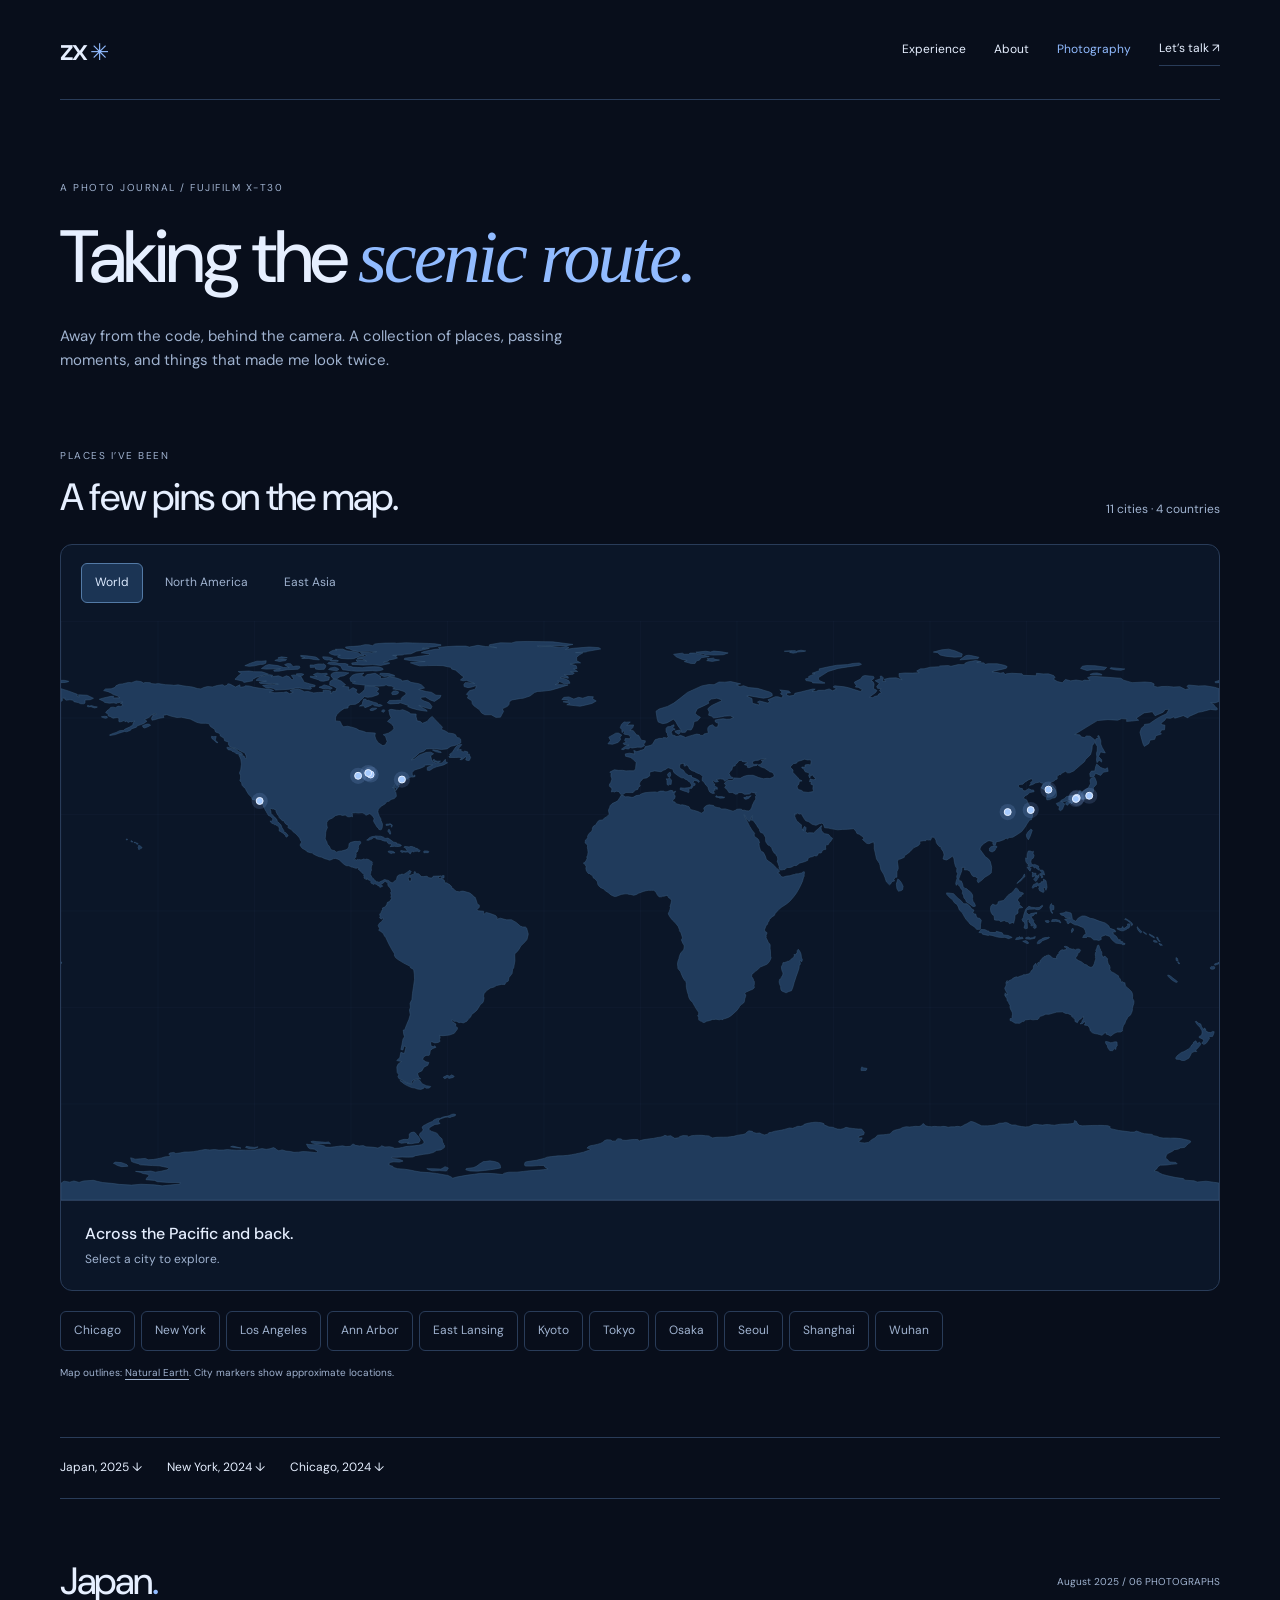
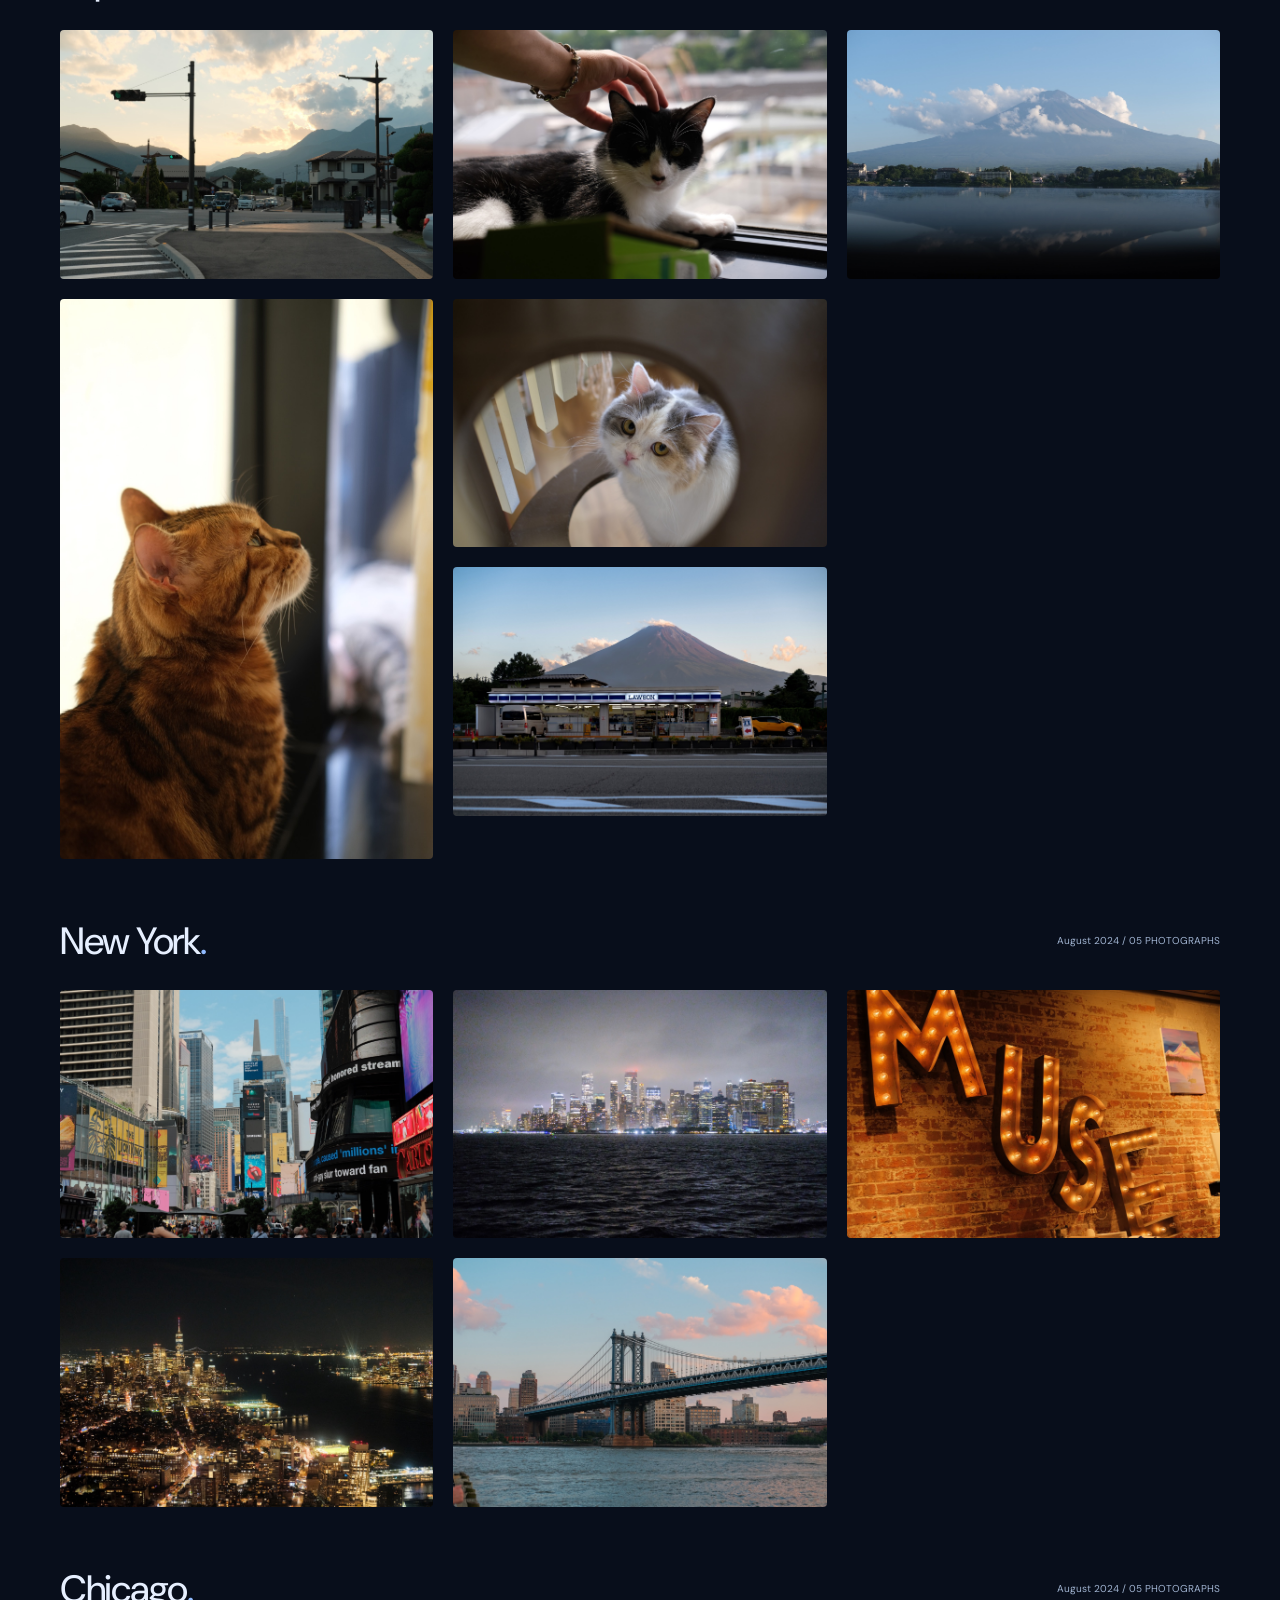
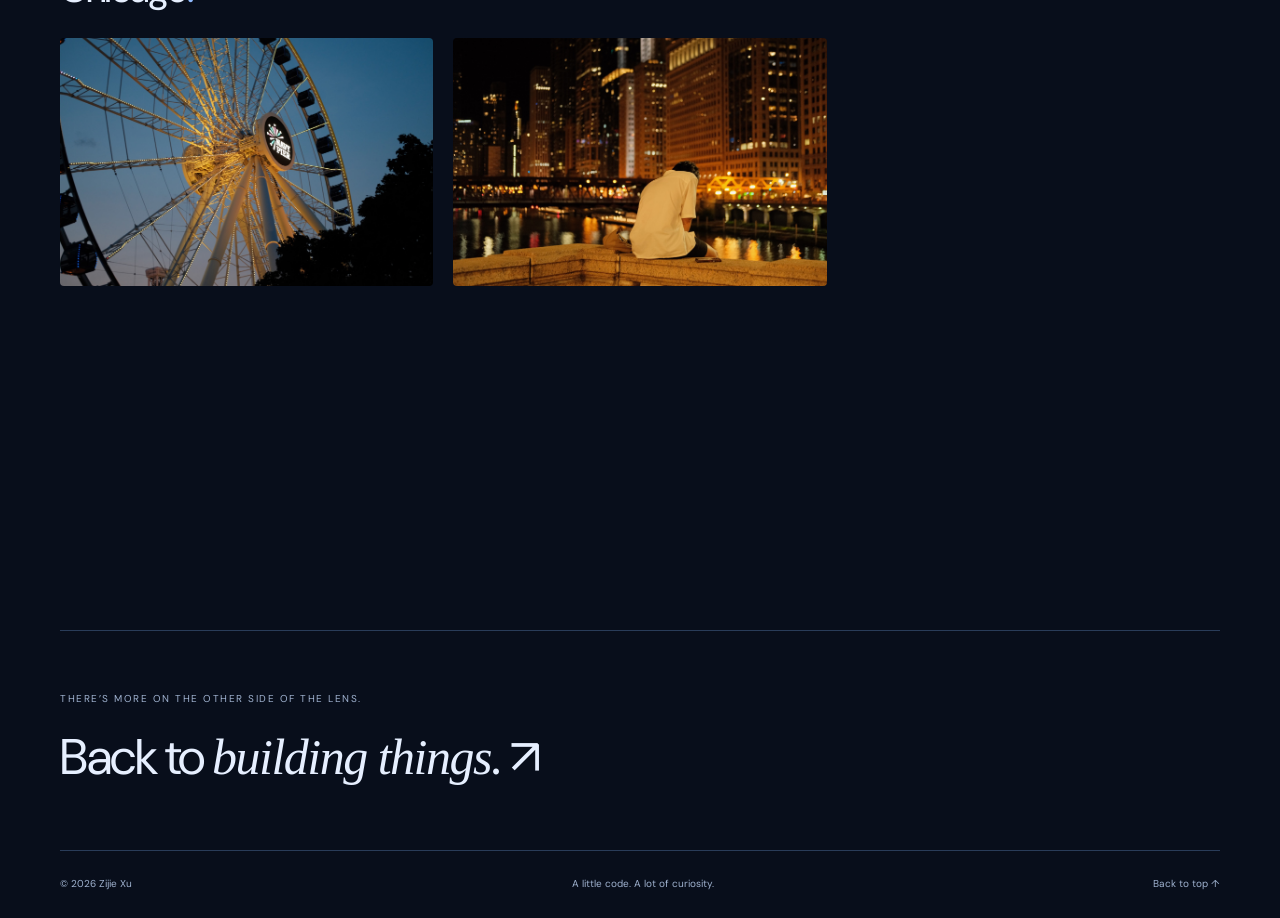
==== gallery.html @ b8e92b86 "initial commit" ====
<!doctype html>
<html lang="en">
<head>
<meta charset="utf-8">
<meta name="viewport" content="width=device-width, initial-scale=1">
<meta name="description" content="A photo journal by Zijie Xu. Photographs from Japan, New York, and Chicago, plus a map of my travels across the United States and East Asia.">
<meta name="theme-color" content="#080e1b">
<title>Photo journal — Zijie Xu</title>
<link rel="icon" href="assets/favicon.svg" type="image/svg+xml">
<link rel="stylesheet" href="gallery.css">
<script src="script.js" defer>
</script>
<script src="gallery-map.js" defer>
</script>
</head>
<body class="gallery-page">
<a class="skip-link" href="#main">Skip to content</a>
<header class="site-header wrap">
<a class="wordmark" href="index.html" aria-label="Zijie Xu home">zx<span>✳</span>
</a>
<nav aria-label="Main navigation">
<a href="index.html#experience">Experience</a>
<a href="index.html#about-me">About</a>
<a href="gallery.html" aria-current="page">Photography</a>
<a class="nav-contact" href="mailto:xuzijie@umich.edu">Let’s talk ↗</a>
</nav>
</header>
<main id="main" class="wrap">
<section class="gallery-hero">
<p class="eyebrow">A PHOTO JOURNAL / FUJIFILM X-T30</p>
<h1>Taking the <span class="serif accent">scenic route.</span>
</h1>
<p>Away from the code, behind the camera. A collection of places, passing moments, and things that made me look twice.</p>
</section>
<section class="travel-section" aria-labelledby="travel-title">
<div class="travel-heading">
<div>
<p class="eyebrow">PLACES I’VE BEEN</p>
<h2 id="travel-title">A few pins on the map.</h2>
</div>
<p>11 cities <span aria-hidden="true">·</span> 4 countries</p>
</div>
<div class="travel-map-panel">
<div class="map-toolbar" role="group" aria-label="Map view">
<button type="button" data-map-view="world" aria-pressed="true">World</button>
<button type="button" data-map-view="america" aria-pressed="false">North America</button>
<button type="button" data-map-view="asia" aria-pressed="false">East Asia</button>
</div>
<svg id="travel-map" viewBox="0 0 1000 500" role="group" aria-labelledby="map-title map-description">
<title id="map-title">Places visited by Zijie Xu</title>
<desc id="map-description">Select a city marker or a city in the list below. Regional views bring nearby cities closer.</desc>
<defs>
<pattern id="map-grid" width="83.333" height="83.333" patternUnits="userSpaceOnUse">
<path d="M83.333 0H0V83.333" fill="none" stroke="#91bbff" stroke-opacity=".08" stroke-width=".5"/>
</pattern>
</defs>
<rect width="1000" height="500" fill="#0b1628"/>
<rect width="1000" height="500" fill="url(#map-grid)"/>
<image href="assets/world-land.svg" width="1000" height="500"/>
<g id="map-markers">
</g>
</svg>
<div class="map-detail" aria-live="polite" aria-atomic="true">
<div>
<strong id="map-city-name">Across the Pacific and back.</strong>
<p id="map-city-country">Select a city to explore.</p>
</div>
<a id="map-collection" hidden>View photographs <span aria-hidden="true">↗</span>
</a>
</div>
</div>
<div class="city-list" role="group" aria-label="Visited cities">
<button type="button" class="city-button" data-city="Chicago" data-country="United States" data-lat="41.8781" data-lon="-87.6298" data-collection="chicago" aria-pressed="false">Chicago</button>
<button type="button" class="city-button" data-city="New York" data-country="United States" data-lat="40.7128" data-lon="-74.006" data-collection="new-york" aria-pressed="false">New York</button>
<button type="button" class="city-button" data-city="Los Angeles" data-country="United States" data-lat="34.0522" data-lon="-118.2437" data-collection="" aria-pressed="false">Los Angeles</button>
<button type="button" class="city-button" data-city="Ann Arbor" data-country="United States" data-lat="42.2808" data-lon="-83.743" data-collection="" aria-pressed="false">Ann Arbor</button>
<button type="button" class="city-button" data-city="East Lansing" data-country="United States" data-lat="42.7369" data-lon="-84.4839" data-collection="" aria-pressed="false">East Lansing</button>
<button type="button" class="city-button" data-city="Kyoto" data-country="Japan" data-lat="35.0116" data-lon="135.7681" data-collection="japan" aria-pressed="false">Kyoto</button>
<button type="button" class="city-button" data-city="Tokyo" data-country="Japan" data-lat="35.6762" data-lon="139.6503" data-collection="japan" aria-pressed="false">Tokyo</button>
<button type="button" class="city-button" data-city="Osaka" data-country="Japan" data-lat="34.6937" data-lon="135.5023" data-collection="japan" aria-pressed="false">Osaka</button>
<button type="button" class="city-button" data-city="Seoul" data-country="South Korea" data-lat="37.5665" data-lon="126.978" data-collection="" aria-pressed="false">Seoul</button>
<button type="button" class="city-button" data-city="Shanghai" data-country="China" data-lat="31.2304" data-lon="121.4737" data-collection="" aria-pressed="false">Shanghai</button>
<button type="button" class="city-button" data-city="Wuhan" data-country="China" data-lat="30.5928" data-lon="114.3055" data-collection="" aria-pressed="false">Wuhan</button>
</div>
<p class="map-credit">Map outlines: <a href="https://www.naturalearthdata.com/" target="_blank" rel="noopener">Natural Earth</a>. City markers show approximate locations.</p>
<noscript>
<p>The cities above are my travel stops. Enable JavaScript to explore their map locations.</p>
</noscript>
</section>
<nav class="gallery-nav" aria-label="Photo collections">
<a href="#japan">Japan, 2025 ↓</a>
<a href="#new-york">New York, 2024 ↓</a>
<a href="#chicago">Chicago, 2024 ↓</a>
</nav>
<section id="japan" class="gallery-section">
<header>
<h2>Japan<span class="accent">.</span>
</h2>
<p>August 2025 / 06 PHOTOGRAPHS</p>
</header>
<div class="gallery-grid">
<button class="photo-button" type="button" aria-label="Enlarge: Japan, August 2025 — photograph 1">
<img src="assets/photos/IMG_8963.jpeg" alt="Japan, August 2025 — photograph 1" loading="lazy" decoding="async">
</button>
<button class="photo-button" type="button" aria-label="Enlarge: An orange cat looking toward the light in Japan">
<img src="assets/photos/IMG_8978.jpeg" alt="An orange cat looking toward the light in Japan" loading="lazy" decoding="async">
</button>
<button class="photo-button" type="button" aria-label="Enlarge: Japan, August 2025 — photograph 3">
<img src="assets/photos/IMG_8977.jpeg" alt="Japan, August 2025 — photograph 3" loading="lazy" decoding="async">
</button>
<button class="photo-button" type="button" aria-label="Enlarge: Japan, August 2025 — photograph 4">
<img src="assets/photos/IMG_8979.jpeg" alt="Japan, August 2025 — photograph 4" loading="lazy" decoding="async">
</button>
<button class="photo-button" type="button" aria-label="Enlarge: Japan, August 2025 — photograph 5">
<img src="assets/photos/IMG_8980.jpeg" alt="Japan, August 2025 — photograph 5" loading="lazy" decoding="async">
</button>
<button class="photo-button" type="button" aria-label="Enlarge: Japan, August 2025 — photograph 6">
<img src="assets/photos/IMG_8968.jpeg" alt="Japan, August 2025 — photograph 6" loading="lazy" decoding="async">
</button>
</div>
</section>
<section id="new-york" class="gallery-section">
<header>
<h2>New York<span class="accent">.</span>
</h2>
<p>August 2024 / 05 PHOTOGRAPHS</p>
</header>
<div class="gallery-grid">
<button class="photo-button" type="button" aria-label="Enlarge: New York, August 2024 — photograph 1">
<img src="assets/photos/DSCF8520.jpeg" alt="New York, August 2024 — photograph 1" loading="lazy" decoding="async">
</button>
<button class="photo-button" type="button" aria-label="Enlarge: New York, August 2024 — photograph 2">
<img src="assets/photos/IMG_0016.jpeg" alt="New York, August 2024 — photograph 2" loading="lazy" decoding="async">
</button>
<button class="photo-button" type="button" aria-label="Enlarge: New York, August 2024 — photograph 3">
<img src="assets/photos/IMG_0020.jpeg" alt="New York, August 2024 — photograph 3" loading="lazy" decoding="async">
</button>
<button class="photo-button" type="button" aria-label="Enlarge: New York, August 2024 — photograph 4">
<img src="assets/photos/IMG_0021.jpeg" alt="New York, August 2024 — photograph 4" loading="lazy" decoding="async">
</button>
<button class="photo-button" type="button" aria-label="Enlarge: New York, August 2024 — photograph 5">
<img src="assets/photos/IMG_3901.jpeg" alt="New York, August 2024 — photograph 5" loading="lazy" decoding="async">
</button>
</div>
</section>
<section id="chicago" class="gallery-section">
<header>
<h2>Chicago<span class="accent">.</span>
</h2>
<p>August 2024 / 05 PHOTOGRAPHS</p>
</header>
<div class="gallery-grid">
<button class="photo-button" type="button" aria-label="Enlarge: Navy Pier Ferris wheel at dusk in Chicago">
<img src="assets/photos/IMG_3541.jpeg" alt="Navy Pier Ferris wheel at dusk in Chicago" loading="lazy" decoding="async">
</button>
<button class="photo-button" type="button" aria-label="Enlarge: Chicago, August 2024 — photograph 2">
<img src="assets/photos/IMG_3543.jpeg" alt="Chicago, August 2024 — photograph 2" loading="lazy" decoding="async">
</button>
<button class="photo-button" type="button" aria-label="Enlarge: Chicago, August 2024 — photograph 3">
<img src="assets/photos/IMG_3606.jpeg" alt="Chicago, August 2024 — photograph 3" loading="lazy" decoding="async">
</button>
<button class="photo-button" type="button" aria-label="Enlarge: Chicago, August 2024 — photograph 4">
<img src="assets/photos/IMG_3712.jpeg" alt="Chicago, August 2024 — photograph 4" loading="lazy" decoding="async">
</button>
<button class="photo-button" type="button" aria-label="Enlarge: Chicago, August 2024 — photograph 5">
<img src="assets/photos/IMG_3741.jpeg" alt="Chicago, August 2024 — photograph 5" loading="lazy" decoding="async">
</button>
</div>
</section>
<section class="contact">
<p class="eyebrow">THERE’S MORE ON THE OTHER SIDE OF THE LENS.</p>
<a class="contact-title" href="index.html">Back to <span class="serif">building things.</span> ↗</a>
</section>
</main>
<dialog id="lightbox" class="lightbox" aria-label="Photograph viewer" aria-describedby="lightbox-caption">
<button type="button" class="lightbox-close" aria-label="Close photograph" autofocus>×</button>
<img alt="">
<div class="lightbox-bar">
<button type="button" data-prev aria-label="Previous photograph">←</button>
<p id="lightbox-caption" aria-live="polite">
</p>
<button type="button" data-next aria-label="Next photograph">→</button>
</div>
</dialog>
<footer class="wrap footer">
<span>© <span data-year>2026</span> Zijie Xu</span>
<span>A little code. A lot of curiosity.</span>
<a href="#main">Back to top ↑</a>
</footer>
</body>
</html>
---- gallery.css ----
@import url('https://fonts.googleapis.com/css2?family=DM+Sans:wght@400;450;500;550;600&display=swap');
:root { color-scheme: dark; --paper: #080e1b; --ink: #e6efff; --muted: #a0b3d0; --line: #293c59; --blue: #91bbff; }
* { box-sizing: border-box; }
html { scroll-behavior: smooth; scroll-padding-top: 32px; }
body { margin: 0; background: var(--paper); color: var(--ink); font: 16px/1.65 'DM Sans', sans-serif; -webkit-font-smoothing: antialiased; }
a { color: inherit; text-decoration: none; }
button { font: inherit; color: inherit; }
img { display: block; max-width: 100%; }
[hidden] { display: none !important; }
::selection { background: #294e83; color: #f4f8ff; }
:focus-visible { outline: 2px solid var(--blue); outline-offset: 5px; }
.wrap { width: min(1160px, calc(100% - 96px)); margin-inline: auto; }
.site-header { display: flex; align-items: center; justify-content: space-between; min-height: 100px; border-bottom: 1px solid var(--line); gap: 24px; }
.wordmark { font-size: 30px; font-weight: 550; letter-spacing: -2px; }
.wordmark span { color: var(--blue); font-size: 23px; margin-left: 4px; }
.site-header nav { display: flex; gap: 28px; align-items: center; font-size: 12px; }
a:hover { color: var(--blue); }
.site-header [aria-current] { color: var(--blue); }
.nav-contact { border-bottom: 1px solid var(--line); padding-block: 6px; }
.eyebrow { font-size: 10px; letter-spacing: 1.5px; margin: 0 0 18px; color: var(--muted); }
.accent { color: var(--blue); }
.serif { font-family: Georgia, serif; font-style: italic; font-weight: 400; }
h2 { font-size: clamp(28px, 3vw, 38px); line-height: 1.2; letter-spacing: -1.3px; font-weight: 450; margin: 0; }
.gallery-hero { padding-block: 80px 60px; }
.gallery-hero h1 { font-size: clamp(42px, 6vw, 74px); line-height: 1.15; font-weight: 450; letter-spacing: -3px; margin: 0 0 24px; }
.gallery-hero > p:last-child { max-width: 530px; color: var(--muted); font-size: 15px; }
.travel-section { padding-bottom: 56px; }
.travel-heading { display: flex; align-items: flex-end; justify-content: space-between; gap: 24px; margin-bottom: 24px; }
.travel-heading > p { font-size: 12px; color: var(--muted); white-space: nowrap; margin: 0; }
.travel-heading .eyebrow { margin-bottom: 10px; }
.travel-map-panel { overflow: hidden; background: #0b1628; border: 1px solid var(--line); border-radius: 12px; }
.map-toolbar { display: flex; flex-wrap: wrap; gap: 8px; padding: 18px 20px; }
.map-toolbar button, .city-button { border: 1px solid transparent; border-radius: 6px; padding: 9px 13px; background: transparent; color: var(--muted); cursor: pointer; font-size: 12px; }
.map-toolbar button:hover, .city-button:hover { color: var(--ink); background: #142640; }
.map-toolbar button[aria-pressed="true"], .city-button[aria-pressed="true"] { color: #dceaff; border-color: #537aa6; background: #1b3454; }
#travel-map { display: block; width: 100%; aspect-ratio: 2; overflow: hidden; }
.map-marker { cursor: pointer; }
.marker-hit { fill: transparent; }
.marker-halo { fill: #91bbff; opacity: .15; pointer-events: none; }
.marker-dot { fill: #a6cbff; stroke: #e6efff; stroke-width: 1; vector-effect: non-scaling-stroke; pointer-events: none; }
.map-marker:hover .marker-halo, .map-marker:focus .marker-halo { opacity: .5; }
.map-marker[aria-pressed="true"] .marker-dot { fill: #f4d58b; stroke: #fff0c9; }
.map-marker[aria-pressed="true"] .marker-halo { fill: #f4d58b; opacity: .35; }
.map-detail { border-top: 1px solid var(--line); padding: 20px 24px; display: flex; justify-content: space-between; align-items: center; gap: 16px; min-height: 90px; }
.map-detail strong { font-size: 16px; font-weight: 500; }
.map-detail p { margin: 3px 0 0; color: var(--muted); font-size: 12px; }
.map-detail a { color: var(--blue); font-size: 12px; }
.city-list { display: flex; flex-wrap: wrap; gap: 6px; padding-top: 20px; }
.city-button { border-color: var(--line); }
.map-credit { font-size: 10px; color: var(--muted); margin: 14px 0 0; }
.map-credit a { text-decoration: underline; text-underline-offset: 3px; }
.gallery-nav { display: flex; flex-wrap: wrap; gap: 25px; font-size: 12px; padding-block: 20px; border-block: 1px solid var(--line); }
.gallery-section { padding-top: 60px; }
.gallery-section > header { display: flex; align-items: center; justify-content: space-between; gap: 16px; margin-bottom: 25px; }
.gallery-section > header p { font-size: 10px; color: var(--muted); }
.gallery-grid { columns: 3; column-gap: 20px; }
.photo-button { display: block; width: 100%; border: 0; padding: 0; margin: 0 0 20px; background: none; cursor: zoom-in; break-inside: avoid; }
.photo-button img { width: 100%; height: auto; border-radius: 4px; transition: filter .2s; }
.photo-button:hover img { filter: brightness(1.08); }
.contact { margin-top: 75px; border-top: 1px solid var(--line); padding-block: 60px; }
.contact-title { font-size: clamp(28px, 4vw, 50px); line-height: 1.3; letter-spacing: -1.5px; }
.footer { display: flex; justify-content: space-between; gap: 16px; border-top: 1px solid var(--line); padding-block: 25px; font-size: 10px; color: var(--muted); }
.skip-link { position: fixed; top: -100px; left: 16px; background: var(--ink); color: var(--paper); padding: 10px; z-index: 10; }
.skip-link:focus { top: 10px; }
.lightbox { border: 0; padding: 55px 60px 25px; background: #0c172a; color: white; width: min(1200px, 96vw); max-width: 96vw; max-height: 94vh; border-radius: 8px; }
.lightbox::backdrop { background: #050a14ed; }
.lightbox img { max-height: 72vh; width: 100%; object-fit: contain; }
.lightbox-close { position: absolute; right: 17px; top: 10px; background: none; color: white; border: 0; font-size: 26px; cursor: pointer; }
.lightbox-bar { display: flex; align-items: center; justify-content: space-between; margin-top: 17px; gap: 15px; }
.lightbox-bar p { font-size: 12px; margin: 0; text-align: center; }
.lightbox-bar button { background: none; color: white; border: 1px solid #45658e; border-radius: 50%; width: 42px; height: 42px; cursor: pointer; flex-shrink: 0; }
.lightbox-bar button:hover { background: #19345c; }
body:has(dialog[open]) { overflow: hidden; }
@media (max-width: 700px) {
  .wrap { width: calc(100% - 40px); }
  .site-header { min-height: 85px; gap: 16px; }
  .site-header nav { gap: 15px; font-size: 11px; }
  .nav-contact { display: none; }
  .gallery-hero { padding-block: 50px 36px; }
  .gallery-hero h1 { font-size: 43px; letter-spacing: -2px; }
  .travel-heading { flex-direction: column; align-items: flex-start; gap: 12px; }
  .map-toolbar { padding: 12px; gap: 3px; }
  .map-toolbar button { padding: 10px; font-size: 11px; }
  .map-detail { padding: 18px; align-items: flex-start; flex-direction: column; gap: 10px; }
  .city-button { padding: 10px 12px; }
  .gallery-section { padding-top: 40px; }
  .gallery-section > header { align-items: flex-start; flex-direction: column; gap: 5px; }
  .gallery-section > header p { margin: 0; }
  .gallery-grid { columns: 2; column-gap: 12px; }
  .photo-button { margin-bottom: 12px; }
  .contact { padding-block: 40px; margin-top: 50px; }
  .footer > span:nth-child(2) { display: none; }
  .lightbox { padding: 50px 12px 20px; }
  .lightbox-bar p { font-size: 10px; }
}
@media (prefers-reduced-motion: reduce) {
  html { scroll-behavior: auto; }
  *, *::before, *::after { transition: none !important; animation: none !important; }
}
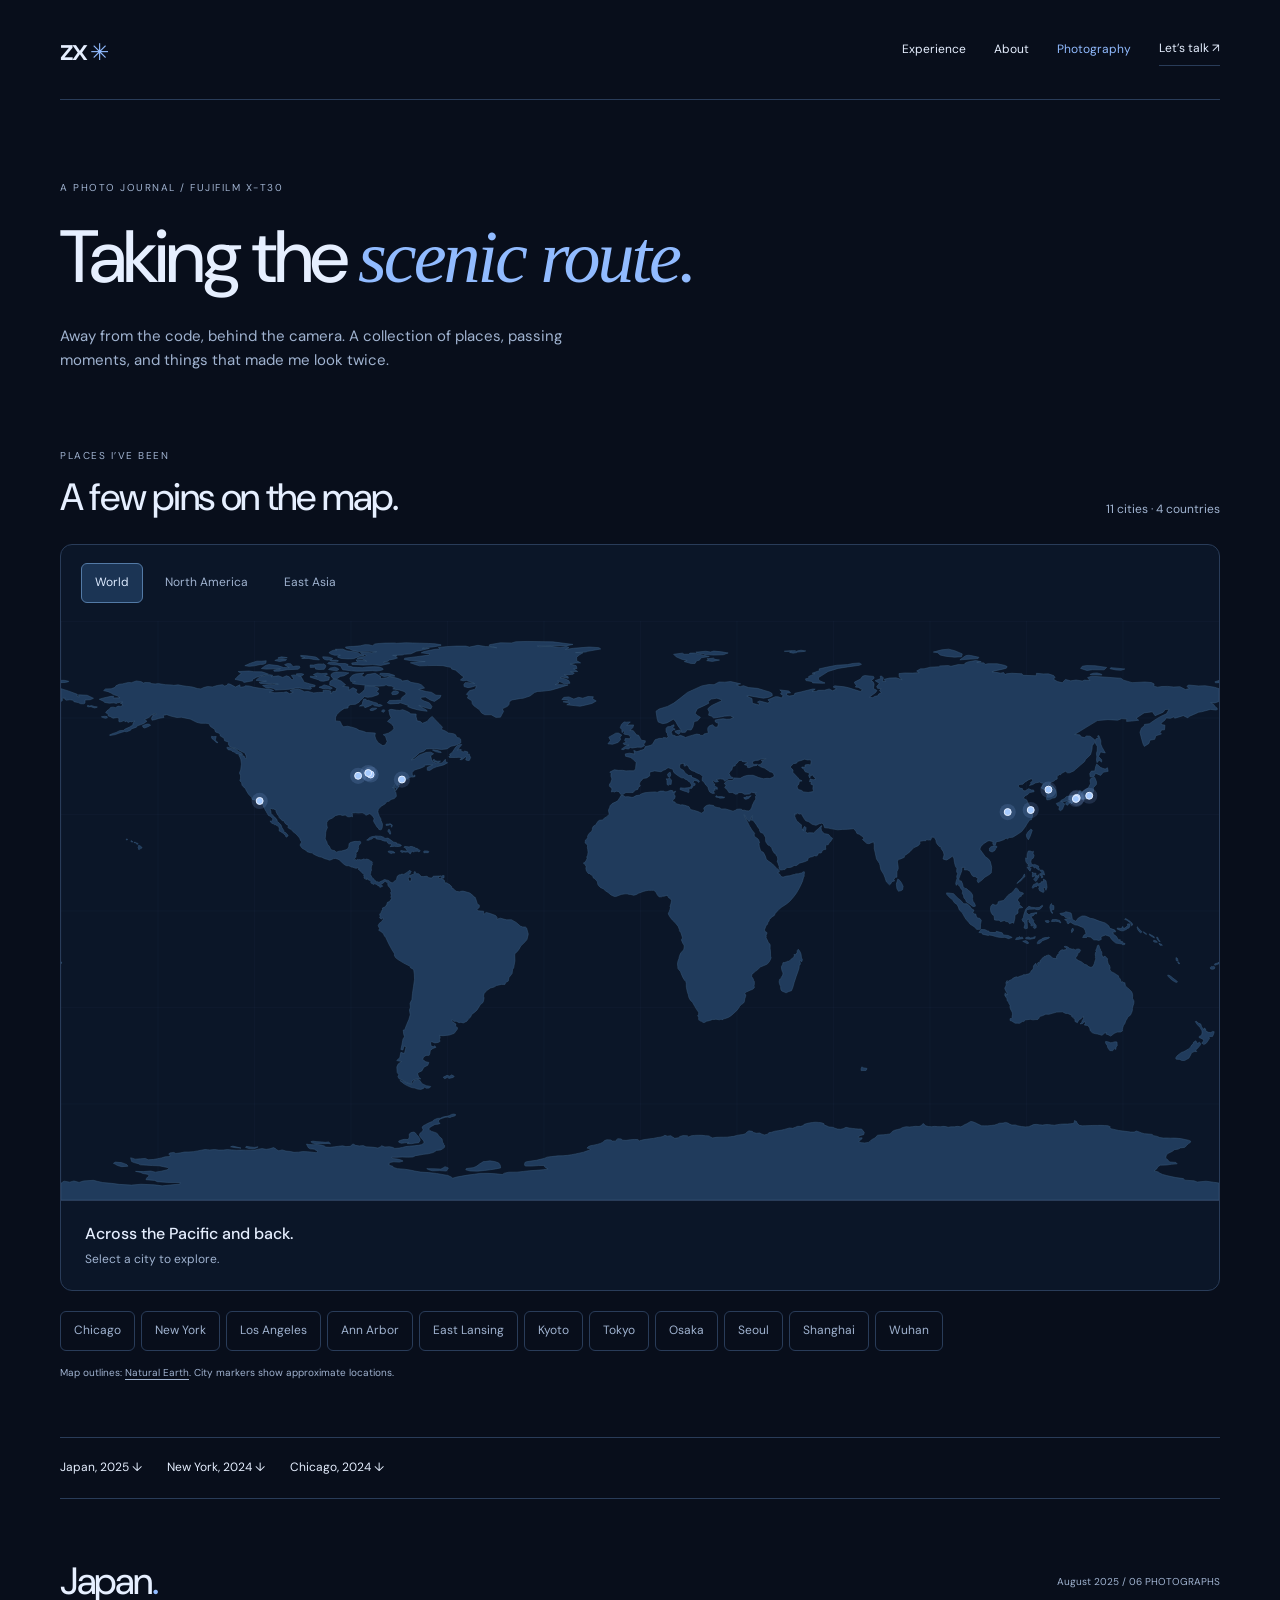
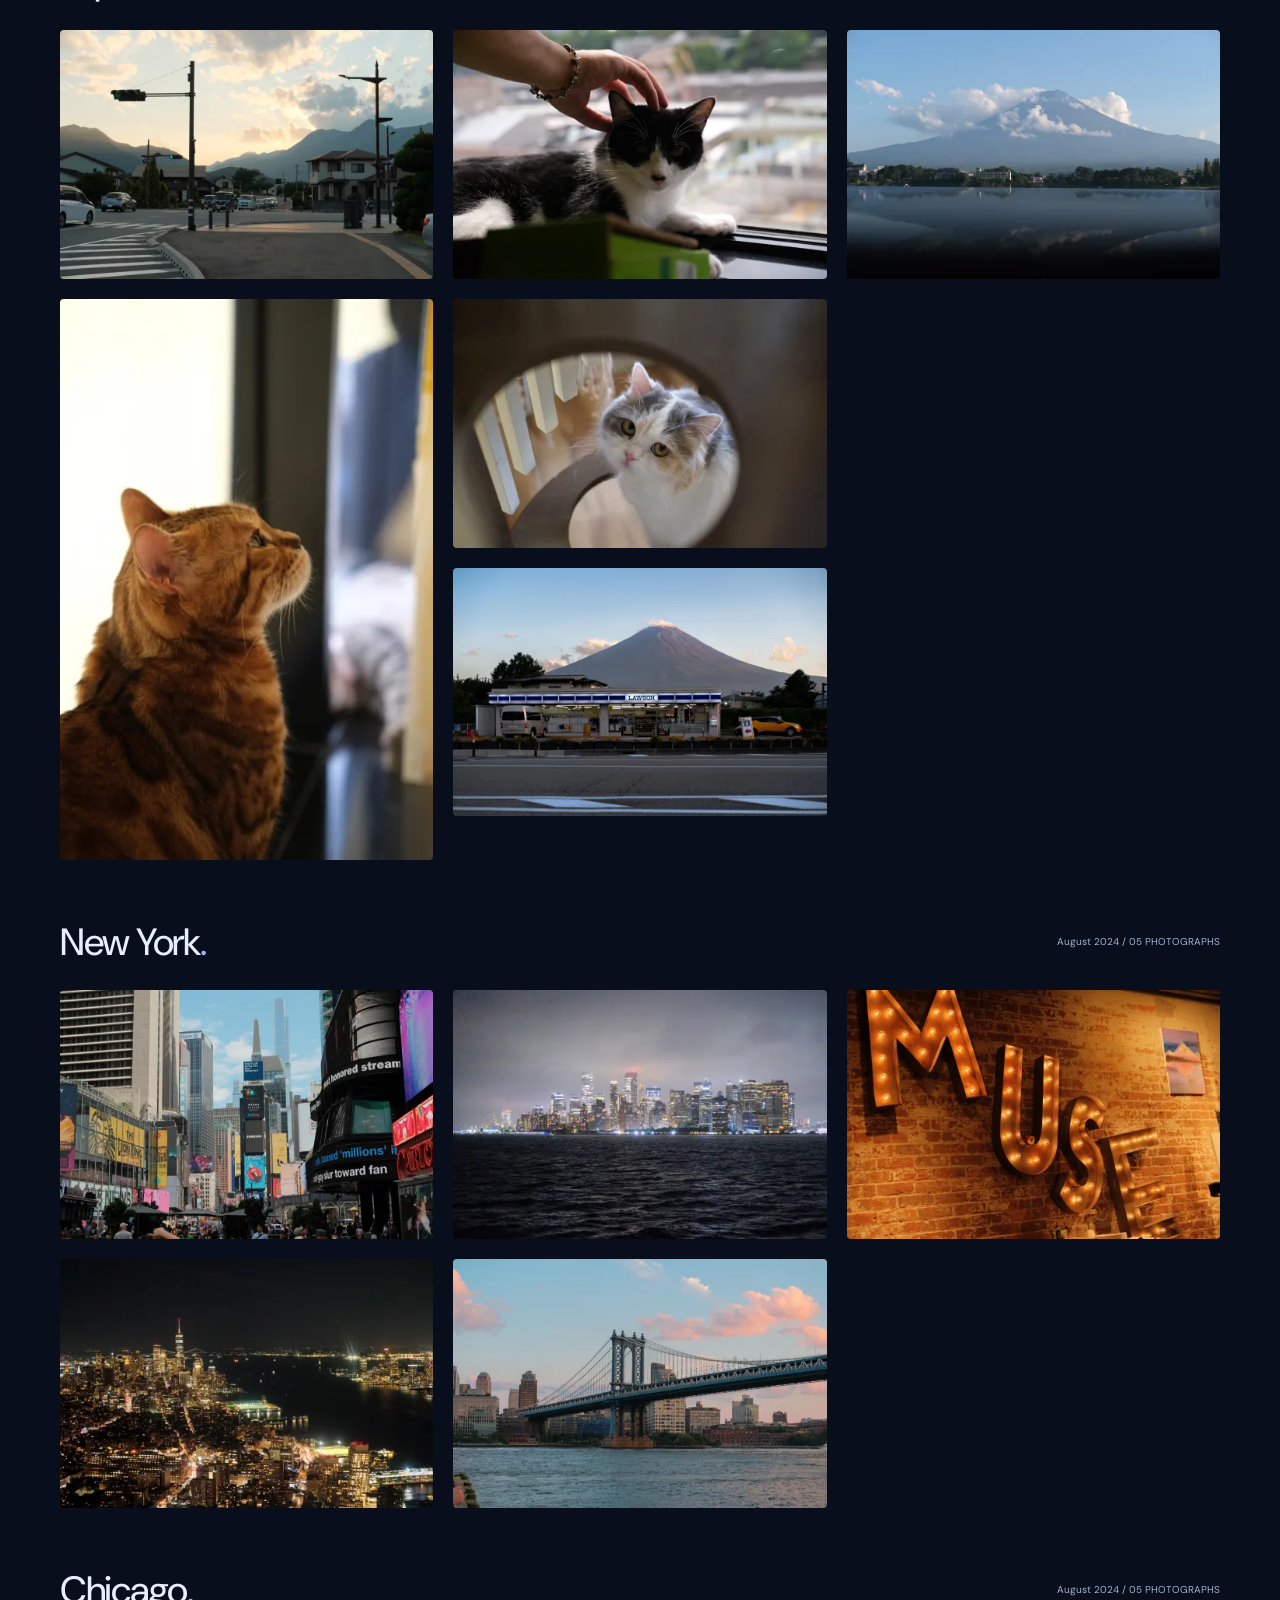
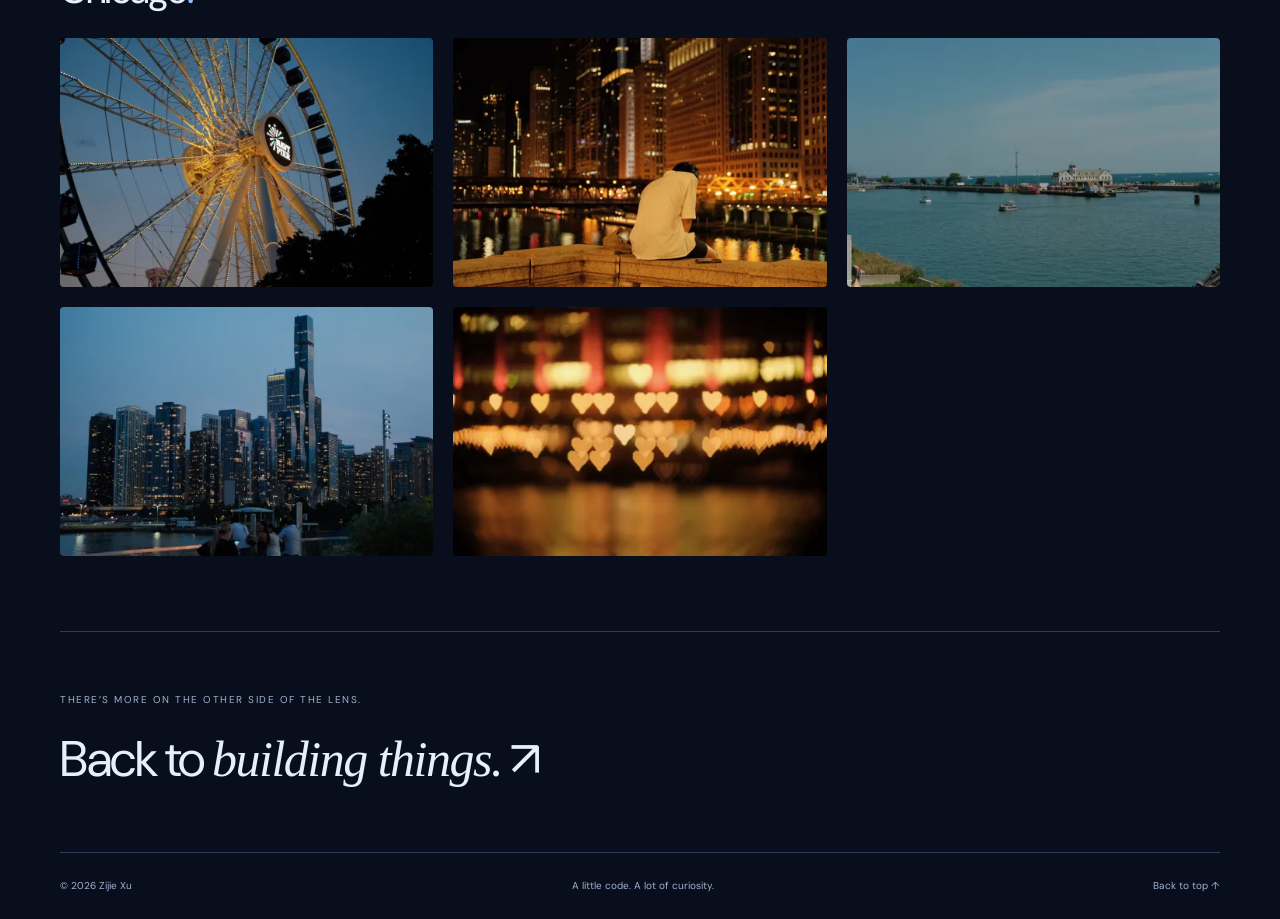
==== commit 3e1300ea: "add" ====
--- a/gallery.html
+++ b/gallery.html
@@ -12,6 +12,10 @@
 </script>
 <script src="gallery-map.js" defer>
 </script>
+<link rel="stylesheet" href="lightbox.css">
+<link rel="preconnect" href="https://fonts.googleapis.com">
+<link rel="preconnect" href="https://fonts.gstatic.com" crossorigin>
+<link href="https://fonts.googleapis.com/css2?family=DM+Sans:wght@400;450;500;550;600&display=swap" rel="stylesheet">
 </head>
 <body class="gallery-page">
 <a class="skip-link" href="#main">Skip to content</a>
@@ -100,22 +104,22 @@
 </header>
 <div class="gallery-grid">
 <button class="photo-button" type="button" aria-label="Enlarge: Japan, August 2025 — photograph 1">
-<img src="assets/photos/IMG_8963.jpeg" alt="Japan, August 2025 — photograph 1" loading="lazy" decoding="async">
+<img src="assets/previews/IMG_8963-480.webp" width="1600" height="1066" alt="Japan, August 2025 — photograph 1" loading="lazy" decoding="async" srcset="assets/previews/IMG_8963-480.webp 480w, assets/previews/IMG_8963-960.webp 960w" sizes="(max-width: 700px) calc((100vw - 52px) / 2), (max-width: 1256px) calc((100vw - 136px) / 3), 374px" data-full-src="assets/photos/IMG_8963.jpeg">
 </button>
 <button class="photo-button" type="button" aria-label="Enlarge: An orange cat looking toward the light in Japan">
-<img src="assets/photos/IMG_8978.jpeg" alt="An orange cat looking toward the light in Japan" loading="lazy" decoding="async">
+<img src="assets/previews/IMG_8978-480.webp" width="1066" height="1600" alt="An orange cat looking toward the light in Japan" loading="lazy" decoding="async" srcset="assets/previews/IMG_8978-480.webp 480w, assets/previews/IMG_8978-960.webp 960w" sizes="(max-width: 700px) calc((100vw - 52px) / 2), (max-width: 1256px) calc((100vw - 136px) / 3), 374px" data-full-src="assets/photos/IMG_8978.jpeg">
 </button>
 <button class="photo-button" type="button" aria-label="Enlarge: Japan, August 2025 — photograph 3">
-<img src="assets/photos/IMG_8977.jpeg" alt="Japan, August 2025 — photograph 3" loading="lazy" decoding="async">
+<img src="assets/previews/IMG_8977-480.webp" width="1600" height="1066" alt="Japan, August 2025 — photograph 3" loading="lazy" decoding="async" srcset="assets/previews/IMG_8977-480.webp 480w, assets/previews/IMG_8977-960.webp 960w" sizes="(max-width: 700px) calc((100vw - 52px) / 2), (max-width: 1256px) calc((100vw - 136px) / 3), 374px" data-full-src="assets/photos/IMG_8977.jpeg">
 </button>
 <button class="photo-button" type="button" aria-label="Enlarge: Japan, August 2025 — photograph 4">
-<img src="assets/photos/IMG_8979.jpeg" alt="Japan, August 2025 — photograph 4" loading="lazy" decoding="async">
+<img src="assets/previews/IMG_8979-480.webp" width="1600" height="1066" alt="Japan, August 2025 — photograph 4" loading="lazy" decoding="async" srcset="assets/previews/IMG_8979-480.webp 480w, assets/previews/IMG_8979-960.webp 960w" sizes="(max-width: 700px) calc((100vw - 52px) / 2), (max-width: 1256px) calc((100vw - 136px) / 3), 374px" data-full-src="assets/photos/IMG_8979.jpeg">
 </button>
 <button class="photo-button" type="button" aria-label="Enlarge: Japan, August 2025 — photograph 5">
-<img src="assets/photos/IMG_8980.jpeg" alt="Japan, August 2025 — photograph 5" loading="lazy" decoding="async">
+<img src="assets/previews/IMG_8980-480.webp" width="1600" height="1066" alt="Japan, August 2025 — photograph 5" loading="lazy" decoding="async" srcset="assets/previews/IMG_8980-480.webp 480w, assets/previews/IMG_8980-960.webp 960w" sizes="(max-width: 700px) calc((100vw - 52px) / 2), (max-width: 1256px) calc((100vw - 136px) / 3), 374px" data-full-src="assets/photos/IMG_8980.jpeg">
 </button>
 <button class="photo-button" type="button" aria-label="Enlarge: Japan, August 2025 — photograph 6">
-<img src="assets/photos/IMG_8968.jpeg" alt="Japan, August 2025 — photograph 6" loading="lazy" decoding="async">
+<img src="assets/previews/IMG_8968-480.webp" width="1600" height="1066" alt="Japan, August 2025 — photograph 6" loading="lazy" decoding="async" srcset="assets/previews/IMG_8968-480.webp 480w, assets/previews/IMG_8968-960.webp 960w" sizes="(max-width: 700px) calc((100vw - 52px) / 2), (max-width: 1256px) calc((100vw - 136px) / 3), 374px" data-full-src="assets/photos/IMG_8968.jpeg">
 </button>
 </div>
 </section>
@@ -127,19 +131,19 @@
 </header>
 <div class="gallery-grid">
 <button class="photo-button" type="button" aria-label="Enlarge: New York, August 2024 — photograph 1">
-<img src="assets/photos/DSCF8520.jpeg" alt="New York, August 2024 — photograph 1" loading="lazy" decoding="async">
+<img src="assets/previews/DSCF8520-480.webp" width="1600" height="1066" alt="New York, August 2024 — photograph 1" loading="lazy" decoding="async" srcset="assets/previews/DSCF8520-480.webp 480w, assets/previews/DSCF8520-960.webp 960w" sizes="(max-width: 700px) calc((100vw - 52px) / 2), (max-width: 1256px) calc((100vw - 136px) / 3), 374px" data-full-src="assets/photos/DSCF8520.jpeg">
 </button>
 <button class="photo-button" type="button" aria-label="Enlarge: New York, August 2024 — photograph 2">
-<img src="assets/photos/IMG_0016.jpeg" alt="New York, August 2024 — photograph 2" loading="lazy" decoding="async">
+<img src="assets/previews/IMG_0016-480.webp" width="1600" height="1066" alt="New York, August 2024 — photograph 2" loading="lazy" decoding="async" srcset="assets/previews/IMG_0016-480.webp 480w, assets/previews/IMG_0016-960.webp 960w" sizes="(max-width: 700px) calc((100vw - 52px) / 2), (max-width: 1256px) calc((100vw - 136px) / 3), 374px" data-full-src="assets/photos/IMG_0016.jpeg">
 </button>
 <button class="photo-button" type="button" aria-label="Enlarge: New York, August 2024 — photograph 3">
-<img src="assets/photos/IMG_0020.jpeg" alt="New York, August 2024 — photograph 3" loading="lazy" decoding="async">
+<img src="assets/previews/IMG_0020-480.webp" width="1600" height="1066" alt="New York, August 2024 — photograph 3" loading="lazy" decoding="async" srcset="assets/previews/IMG_0020-480.webp 480w, assets/previews/IMG_0020-960.webp 960w" sizes="(max-width: 700px) calc((100vw - 52px) / 2), (max-width: 1256px) calc((100vw - 136px) / 3), 374px" data-full-src="assets/photos/IMG_0020.jpeg">
 </button>
 <button class="photo-button" type="button" aria-label="Enlarge: New York, August 2024 — photograph 4">
-<img src="assets/photos/IMG_0021.jpeg" alt="New York, August 2024 — photograph 4" loading="lazy" decoding="async">
+<img src="assets/previews/IMG_0021-480.webp" width="1600" height="1066" alt="New York, August 2024 — photograph 4" loading="lazy" decoding="async" srcset="assets/previews/IMG_0021-480.webp 480w, assets/previews/IMG_0021-960.webp 960w" sizes="(max-width: 700px) calc((100vw - 52px) / 2), (max-width: 1256px) calc((100vw - 136px) / 3), 374px" data-full-src="assets/photos/IMG_0021.jpeg">
 </button>
 <button class="photo-button" type="button" aria-label="Enlarge: New York, August 2024 — photograph 5">
-<img src="assets/photos/IMG_3901.jpeg" alt="New York, August 2024 — photograph 5" loading="lazy" decoding="async">
+<img src="assets/previews/IMG_3901-480.webp" width="1600" height="1066" alt="New York, August 2024 — photograph 5" loading="lazy" decoding="async" srcset="assets/previews/IMG_3901-480.webp 480w, assets/previews/IMG_3901-960.webp 960w" sizes="(max-width: 700px) calc((100vw - 52px) / 2), (max-width: 1256px) calc((100vw - 136px) / 3), 374px" data-full-src="assets/photos/IMG_3901.jpeg">
 </button>
 </div>
 </section>
@@ -151,19 +155,19 @@
 </header>
 <div class="gallery-grid">
 <button class="photo-button" type="button" aria-label="Enlarge: Navy Pier Ferris wheel at dusk in Chicago">
-<img src="assets/photos/IMG_3541.jpeg" alt="Navy Pier Ferris wheel at dusk in Chicago" loading="lazy" decoding="async">
+<img src="assets/previews/IMG_3541-480.webp" width="1600" height="1066" alt="Navy Pier Ferris wheel at dusk in Chicago" loading="lazy" decoding="async" srcset="assets/previews/IMG_3541-480.webp 480w, assets/previews/IMG_3541-960.webp 960w" sizes="(max-width: 700px) calc((100vw - 52px) / 2), (max-width: 1256px) calc((100vw - 136px) / 3), 374px" data-full-src="assets/photos/IMG_3541.jpeg">
 </button>
 <button class="photo-button" type="button" aria-label="Enlarge: Chicago, August 2024 — photograph 2">
-<img src="assets/photos/IMG_3543.jpeg" alt="Chicago, August 2024 — photograph 2" loading="lazy" decoding="async">
+<img src="assets/previews/IMG_3543-480.webp" width="1600" height="1066" alt="Chicago, August 2024 — photograph 2" loading="lazy" decoding="async" srcset="assets/previews/IMG_3543-480.webp 480w, assets/previews/IMG_3543-960.webp 960w" sizes="(max-width: 700px) calc((100vw - 52px) / 2), (max-width: 1256px) calc((100vw - 136px) / 3), 374px" data-full-src="assets/photos/IMG_3543.jpeg">
 </button>
 <button class="photo-button" type="button" aria-label="Enlarge: Chicago, August 2024 — photograph 3">
-<img src="assets/photos/IMG_3606.jpeg" alt="Chicago, August 2024 — photograph 3" loading="lazy" decoding="async">
+<img src="assets/previews/IMG_3606-480.webp" width="1600" height="1066" alt="Chicago, August 2024 — photograph 3" loading="lazy" decoding="async" srcset="assets/previews/IMG_3606-480.webp 480w, assets/previews/IMG_3606-960.webp 960w" sizes="(max-width: 700px) calc((100vw - 52px) / 2), (max-width: 1256px) calc((100vw - 136px) / 3), 374px" data-full-src="assets/photos/IMG_3606.jpeg">
 </button>
 <button class="photo-button" type="button" aria-label="Enlarge: Chicago, August 2024 — photograph 4">
-<img src="assets/photos/IMG_3712.jpeg" alt="Chicago, August 2024 — photograph 4" loading="lazy" decoding="async">
+<img src="assets/previews/IMG_3712-480.webp" width="1600" height="1066" alt="Chicago, August 2024 — photograph 4" loading="lazy" decoding="async" srcset="assets/previews/IMG_3712-480.webp 480w, assets/previews/IMG_3712-960.webp 960w" sizes="(max-width: 700px) calc((100vw - 52px) / 2), (max-width: 1256px) calc((100vw - 136px) / 3), 374px" data-full-src="assets/photos/IMG_3712.jpeg">
 </button>
 <button class="photo-button" type="button" aria-label="Enlarge: Chicago, August 2024 — photograph 5">
-<img src="assets/photos/IMG_3741.jpeg" alt="Chicago, August 2024 — photograph 5" loading="lazy" decoding="async">
+<img src="assets/previews/IMG_3741-480.webp" width="1600" height="1066" alt="Chicago, August 2024 — photograph 5" loading="lazy" decoding="async" srcset="assets/previews/IMG_3741-480.webp 480w, assets/previews/IMG_3741-960.webp 960w" sizes="(max-width: 700px) calc((100vw - 52px) / 2), (max-width: 1256px) calc((100vw - 136px) / 3), 374px" data-full-src="assets/photos/IMG_3741.jpeg">
 </button>
 </div>
 </section>
--- a/gallery.css
+++ b/gallery.css
@@ -1,4 +1,3 @@
-@import url('https://fonts.googleapis.com/css2?family=DM+Sans:wght@400;450;500;550;600&display=swap');
 :root { color-scheme: dark; --paper: #080e1b; --ink: #e6efff; --muted: #a0b3d0; --line: #293c59; --blue: #91bbff; }
 * { box-sizing: border-box; }
 html { scroll-behavior: smooth; scroll-padding-top: 32px; }
@@ -62,15 +61,6 @@
 .footer { display: flex; justify-content: space-between; gap: 16px; border-top: 1px solid var(--line); padding-block: 25px; font-size: 10px; color: var(--muted); }
 .skip-link { position: fixed; top: -100px; left: 16px; background: var(--ink); color: var(--paper); padding: 10px; z-index: 10; }
 .skip-link:focus { top: 10px; }
-.lightbox { border: 0; padding: 55px 60px 25px; background: #0c172a; color: white; width: min(1200px, 96vw); max-width: 96vw; max-height: 94vh; border-radius: 8px; }
-.lightbox::backdrop { background: #050a14ed; }
-.lightbox img { max-height: 72vh; width: 100%; object-fit: contain; }
-.lightbox-close { position: absolute; right: 17px; top: 10px; background: none; color: white; border: 0; font-size: 26px; cursor: pointer; }
-.lightbox-bar { display: flex; align-items: center; justify-content: space-between; margin-top: 17px; gap: 15px; }
-.lightbox-bar p { font-size: 12px; margin: 0; text-align: center; }
-.lightbox-bar button { background: none; color: white; border: 1px solid #45658e; border-radius: 50%; width: 42px; height: 42px; cursor: pointer; flex-shrink: 0; }
-.lightbox-bar button:hover { background: #19345c; }
-body:has(dialog[open]) { overflow: hidden; }
 @media (max-width: 700px) {
   .wrap { width: calc(100% - 40px); }
   .site-header { min-height: 85px; gap: 16px; }
@@ -90,8 +80,6 @@
   .photo-button { margin-bottom: 12px; }
   .contact { padding-block: 40px; margin-top: 50px; }
   .footer > span:nth-child(2) { display: none; }
-  .lightbox { padding: 50px 12px 20px; }
-  .lightbox-bar p { font-size: 10px; }
 }
 @media (prefers-reduced-motion: reduce) {
   html { scroll-behavior: auto; }
